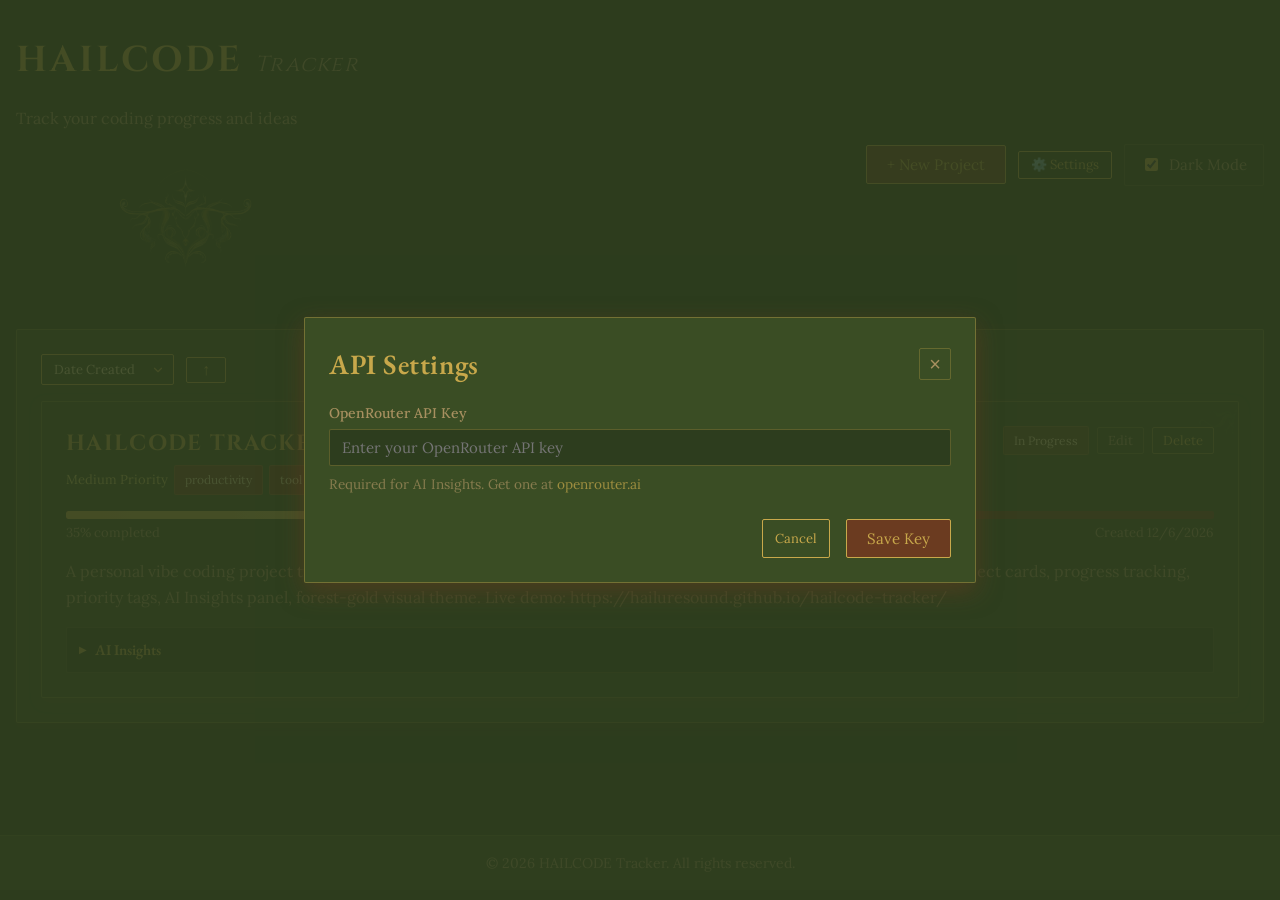
==== index.html @ 67efbec7 "Emblem repositioning, corner flair resize, progress bar light mode fix, delete button dark mode fix" ====
<!DOCTYPE html>
<html lang="en">
<head>
    <meta charset="UTF-8">
    <meta name="viewport" content="width=device-width, initial-scale=1.0">
    <title>HAILCODE Tracker</title>
    <link rel="preconnect" href="https://fonts.googleapis.com">
    <link rel="preconnect" href="https://fonts.gstatic.com" crossorigin>
    <link href="https://fonts.googleapis.com/css2?family=Cinzel:wght@400;600;700&family=EB+Garamond:ital,wght@0,400;0,600;0,700;1,400&family=Lora:ital,wght@0,400;0,500;0,600;1,400&display=swap" rel="stylesheet">
    <link rel="stylesheet" href="style.css">
</head>
<body class="dark">
    <div class="min-h-screen">
        <!-- Main Project Section -->
        <main class="max-w-7xl mx-auto px-4 py-8">
            <div class="header">
                <div>
                    <h1 class="header-title">HAILCODE <span class="header-sub">Tracker</span></h1>
                    <p>Track your coding progress and ideas</p>
                    <img src="assets/illustrations/flair4.png" alt="" class="header-emblem">
                </div>
                <div style="display:flex; align-items:center; gap:0.75rem; flex-wrap:wrap;">
                    <button id="addProjectBtn" class="btn btn-primary">
                        + New Project
                    </button>
                    <button id="settingsBtn" class="btn btn-sm">⚙️ Settings</button>
                    <label class="toggle-label">
                        <input type="checkbox" id="darkModeToggle" checked>
                        <span>Dark Mode</span>
                    </label>
                </div>
            </div>

            <div class="card">
                <div class="filter-bar">
                    <select id="sortField" class="sort-control">
                        <option value="date">Date Created</option>
                        <option value="progress">Completion %</option>
                        <option value="priority">Priority</option>
                        <option value="name">Alphabetical</option>
                        <option value="status">Status</option>
                    </select>
                    <button id="sortDirection" class="sort-toggle" aria-label="Toggle sort direction">↑</button>
                </div>

                <div id="projectsList" class="projects-grid"></div>
            </div>
        </main>

        <!-- Project Modal -->
        <div id="projectModal" class="hidden modal-overlay">
            <div class="modal-content">
                <div class="modal-header">
                    <h2>Add / Edit Project</h2>
                    <button type="button" id="closeModalBtn" class="modal-close" aria-label="Close">&times;</button>
                </div>
                <form id="projectForm">
                    <div class="space-y-4">
                        <input type="hidden" id="projectId">
                        <div class="form-group">
                            <label for="projectName">Project Name</label>
                            <input type="text" id="projectName" required class="form-control">
                        </div>
                        <div class="form-group">
                            <label for="projectProgress">Completion Status (%)</label>
                            <input type="number" id="projectProgress" min="0" max="100" class="form-control">
                        </div>
                        <div class="form-group">
                            <label for="projectDescription">Description</label>
                            <textarea id="projectDescription" rows="3" class="form-control"></textarea>
                        </div>
                        <div class="form-group">
                            <label for="projectPriority">Priority</label>
                            <select id="projectPriority" class="form-control">
                                <option value="low">Low</option>
                                <option value="medium" selected>Medium</option>
                                <option value="high">High</option>
                            </select>
                        </div>
                        <div class="form-group">
                            <label for="projectTags">Tags (comma separated)</label>
                            <input type="text" id="projectTags" class="form-control">
                        </div>
                    </div>
                    <div class="modal-footer">
                        <button type="button" id="cancelBtn" class="btn btn-sm">Cancel</button>
                        <button type="submit" class="btn btn-primary">Save Project</button>
                    </div>
                </form>
            </div>
        </div>

        <!-- Settings Modal -->
        <div id="settingsModal" class="hidden modal-overlay">
            <div class="modal-content">
                <div class="modal-header">
                    <h2>API Settings</h2>
                    <button type="button" id="closeSettingsBtn" class="modal-close" aria-label="Close">&times;</button>
                </div>
                <form id="settingsForm">
                    <div class="space-y-4">
                        <div class="form-group">
                            <label for="apiKey">OpenRouter API Key</label>
                            <input type="password" id="apiKey" class="form-control" placeholder="Enter your OpenRouter API key">
                            <p style="font-size: 0.85rem; margin-top: 0.5rem; opacity: 0.7;">Required for AI Insights. Get one at <a href="https://openrouter.ai" target="_blank" style="color: #c8a84b;">openrouter.ai</a></p>
                        </div>
                    </div>
                    <div class="modal-footer">
                        <button type="button" id="cancelSettingsBtn" class="btn btn-sm">Cancel</button>
                        <button type="submit" class="btn btn-primary">Save Key</button>
                    </div>
                </form>
            </div>
        </div>

        <footer class="footer">
            <div class="max-w-7xl mx-auto py-4 px-4 text-center">
                <p>&copy; 2026 HAILCODE Tracker. All rights reserved.</p>
            </div>
        </footer>
    </div>

    <script src="app.js"></script>
</body>
</html>
---- style.css ----
/* ===== HAILCODE Visual Style ===== */
/* Ancient forest, warm gold, dark parchment aesthetic */

/* --- Custom Properties --- */
:root {
  --bg-dark: #2d3d1e;
  --surface: #3a4d24;
  --primary: #c8a84b;
  --secondary: #cfc061;
  --tertiary: #6b3b20;
  --text-primary: #e8d9a0;
  --text-secondary: #a89060;
}

/* Light mode overrides */
body:not(.dark) {
  --bg-dark: #f5f0e0;
  --surface: #faf5e9;
  --primary: #6b3b20;
  --secondary: #4e5832;
  --tertiary: #c8a84b;
  --text-primary: #2d3d1e;
  --text-secondary: #3a4d24;
}

/* --- Base & Typography --- */
* {
  box-sizing: border-box;
}

body {
  margin: 0;
  font-family: 'Lora', Georgia, 'Times New Roman', serif;
  background: var(--bg-dark);
  color: var(--text-primary);
  line-height: 1.6;
  transition: background 0.3s, color 0.3s;
}

body.dark {
  background: #2d3d1e;
  color: #e8d9a0;
}

h1, h2, h3, h4, h5, h6 {
  font-family: 'EB Garamond', Georgia, serif;
  font-weight: 600;
  letter-spacing: 0.02em;
  color: var(--primary);
}

h1 { font-size: 2.25rem; }
h2 { font-size: 1.75rem; }
h3 { font-size: 1.375rem; }
h4 { font-size: 1.125rem; }

/* --- Cinzel headings (roman inscription quality) --- */
.header-title,
.card-title {
  font-family: 'Cinzel', Georgia, serif;
  font-weight: 700;
  letter-spacing: 0.06em;
  text-transform: uppercase;
}

p {
  color: var(--text-secondary);
}

a {
  color: var(--primary);
  text-decoration: none;
  transition: color 0.2s;
}
a:hover {
  color: var(--secondary);
}

/* --- Utilities --- */
.min-h-screen { min-height: 100vh; }
.max-w-7xl { max-width: 80rem; }
.mx-auto { margin-left: auto; margin-right: auto; }
.px-4 { padding-left: 1rem; padding-right: 1rem; }
.py-8 { padding-top: 2rem; padding-bottom: 2rem; }
.py-4 { padding-top: 1rem; padding-bottom: 1rem; }
.py-2 { padding-top: 0.5rem; padding-bottom: 0.5rem; }
.p-4 { padding: 1rem; }
.p-6 { padding: 1.5rem; }
.p-3 { padding: 0.75rem; }
.mb-8 { margin-bottom: 2rem; }
.mb-6 { margin-bottom: 1.5rem; }
.mb-4 { margin-bottom: 1rem; }
.mb-2 { margin-bottom: 0.5rem; }
.mt-1 { margin-top: 0.25rem; }
.mt-6 { margin-top: 1.5rem; }
.mt-20 { margin-top: 5rem; }
.mr-2 { margin-right: 0.5rem; }
.space-y-4 > * + * { margin-top: 1rem; }
.space-x-4 > * + * { margin-left: 1rem; }
.space-x-2 > * + * { margin-left: 0.5rem; }
.flex { display: flex; }
.flex-wrap { flex-wrap: wrap; }
.flex-col { flex-direction: column; }
.items-center { align-items: center; }
.items-start { align-items: flex-start; }
.justify-between { justify-content: space-between; }
.justify-end { justify-content: flex-end; }
.gap-2 { gap: 0.5rem; }
.gap-4 { gap: 1rem; }
.gap-6 { gap: 1.5rem; }
.grid { display: grid; }
.grid-cols-1 { grid-template-columns: repeat(1, 1fr); }
.text-center { text-align: center; }
.text-sm { font-size: 0.875rem; }
.text-xs { font-size: 0.75rem; }
.text-xl { font-size: 1.25rem; }
.font-semibold { font-weight: 600; }
.font-bold { font-weight: 700; }
.hidden { display: none !important; }
.relative { position: relative; }
.w-full { width: 100%; }
.block { display: block; }
.overflow-hidden { overflow: hidden; }

/* --- Scrollbar --- */
::-webkit-scrollbar {
  width: 8px;
}
::-webkit-scrollbar-track {
  background: var(--bg-dark);
}
::-webkit-scrollbar-thumb {
  background: rgba(200, 168, 75, 0.3);
  border-radius: 4px;
}
::-webkit-scrollbar-thumb:hover {
  background: rgba(200, 168, 75, 0.5);
}

/* --- Header / Top Bar --- */
.header {
  display: flex;
  justify-content: space-between;
  align-items: center;
  margin-bottom: 2rem;
  flex-wrap: wrap;
  gap: 1rem;
}

.header h1 {
  margin: 0;
}

.header-title {
  font-family: 'Cinzel', Georgia, serif;
  font-weight: 700;
  letter-spacing: 0.08em;
  text-transform: uppercase;
  font-size: 2.25rem;
}

.header-sub {
  font-family: 'Cinzel', Georgia, serif;
  font-weight: 400;
  font-style: italic;
  color: var(--text-secondary);
  font-size: 0.6em;
  letter-spacing: 0.06em;
  text-transform: none;
}

/* --- Buttons --- */
.btn {
  font-family: 'Lora', Georgia, serif;
  font-size: 0.9375rem;
  padding: 0.5rem 1.25rem;
  border: 1px solid var(--primary);
  background: transparent;
  color: var(--primary);
  border-radius: 2px;
  cursor: pointer;
  transition: all 0.3s ease;
  line-height: 1.4;
}

.btn:hover {
  background: var(--primary);
  color: var(--bg-dark);
  box-shadow: 0 0 10px rgba(207, 192, 97, 0.5), 0 0 20px rgba(207, 192, 97, 0.2);
}

.btn-primary {
  background: var(--tertiary);
  border-color: var(--primary);
  color: var(--primary);
}

.btn-primary:hover {
  background: var(--primary);
  color: var(--bg-dark);
}

.btn-sm {
  padding: 0.25rem 0.75rem;
  font-size: 0.8125rem;
}

/* --- Cards & Surfaces --- */
.card {
  background: var(--surface);
  border: 1px solid rgba(200, 168, 75, 0.3);
  border-radius: 2px;
  padding: 1.5rem;
  box-shadow: 0 4px 12px rgba(107, 59, 32, 0.3);
  transition: all 0.3s ease;
}

/* --- Project Card --- */
.project-card {
  background: var(--surface);
  border: 1px solid rgba(200, 168, 75, 0.3);
  border-radius: 2px;
  padding: 1.5rem;
  box-shadow: 0 4px 12px rgba(107, 59, 32, 0.3);
  transition: all 0.3s ease;
}

.project-card:hover {
  transform: translateY(-4px);
  box-shadow: 0 0 10px rgba(207, 192, 97, 0.4), 0 8px 20px rgba(107, 59, 32, 0.4);
  border-color: rgba(200, 168, 75, 0.6);
}

.project-card-header {
  display: flex;
  justify-content: space-between;
  align-items: flex-start;
  margin-bottom: 1rem;
  gap: 1rem;
}

.project-card-header h3 {
  margin: 0 0 0.25rem;
}

.project-card-meta {
  display: flex;
  flex-wrap: wrap;
  gap: 0.375rem;
  align-items: center;
}

.project-card-actions {
  display: flex;
  gap: 0.5rem;
  flex-shrink: 0;
  align-items: center;
}

/* --- Progress Bar --- */
.progress-bar {
  height: 8px;
  background: var(--tertiary);
  border-radius: 2px;
  overflow: hidden;
  margin-bottom: 0.25rem;
}

/* Light mode: filled track darker, empty track lighter */
body:not(.dark) .progress-bar {
  background: #d4ccc0;
}

.progress-fill {
  height: 100%;
  border-radius: 2px;
  background: linear-gradient(90deg, var(--primary), var(--secondary));
  transition: width 0.5s ease;
}

.progress-label {
  display: flex;
  justify-content: space-between;
  font-size: 0.8125rem;
  color: var(--text-secondary);
}

/* --- Priority Indicators --- */
.priority-low {
  color: #a89060;
  font-size: 0.8125rem;
}

.priority-medium {
  color: var(--secondary);
  font-size: 0.8125rem;
}

.priority-high {
  color: var(--primary);
  font-size: 0.8125rem;
}

/* --- Status Badges --- */
.badge {
  display: inline-block;
  padding: 0.25rem 0.625rem;
  font-size: 0.75rem;
  font-family: 'Lora', Georgia, serif;
  background: var(--tertiary);
  color: #e8d9a0; /* Forced parchment color for contrast */
  border-radius: 2px;
  border: 1px solid rgba(200, 168, 75, 0.2);
  white-space: nowrap;
}

.badge-on-track {
  background: #3a5a24;
  color: #e8d9a0; /* Forced parchment color for contrast */
  border-color: rgba(200, 168, 75, 0.2);
}

.badge-in-progress {
  background: #5a4a24;
  color: #e8d9a0; /* Forced parchment color for contrast */
  border-color: rgba(200, 168, 75, 0.2);
}

.badge-needs-attention {
  background: #6b3b20;
  color: #e8d9a0; /* Forced parchment color for contrast */
  border-color: rgba(200, 168, 75, 0.3);
}

/* --- Tags --- */
.tag {
  display: inline-block;
  padding: 0.25rem 0.625rem;
  font-size: 0.75rem;
  font-family: 'Lora', Georgia, serif;
  background: var(--tertiary);
  color: var(--text-primary);
  border-radius: 2px;
  border: 1px solid rgba(200, 168, 75, 0.2);
  white-space: nowrap;
}

/* --- Interactive Elements (gold glow hover) --- */
.project-card:hover,
.btn:hover,
.interactive-item:hover {
  box-shadow: 0 0 10px rgba(207, 192, 97, 0.4), 0 0 20px rgba(207, 192, 97, 0.15);
  border-color: rgba(200, 168, 75, 0.6);
}

/* --- Modal --- */
.modal-overlay {
  position: fixed;
  inset: 0;
  background: rgba(45, 61, 30, 0.85);
  display: flex;
  align-items: center;
  justify-content: center;
  padding: 1rem;
  z-index: 9999;
  overflow-y: auto;
}

.modal-content {
  background: var(--surface);
  border: 1px solid rgba(200, 168, 75, 0.4);
  border-radius: 2px;
  width: 100%;
  max-width: 42rem;
  max-height: 90vh;
  overflow-y: auto;
  padding: 1.5rem;
  box-shadow: 0 8px 24px rgba(107, 59, 32, 0.5);
}

.modal-header {
  display: flex;
  justify-content: space-between;
  align-items: center;
  margin-bottom: 1rem;
}

.modal-header h2 {
  margin: 0;
}

.modal-close {
  background: none;
  border: 1px solid rgba(200, 168, 75, 0.3);
  color: var(--text-secondary);
  font-size: 1.25rem;
  width: 2rem;
  height: 2rem;
  display: flex;
  align-items: center;
  justify-content: center;
  border-radius: 2px;
  cursor: pointer;
  transition: all 0.2s;
  padding: 0;
  line-height: 1;
}

.modal-close:hover {
  color: var(--primary);
  border-color: var(--primary);
  box-shadow: 0 0 8px rgba(207, 192, 97, 0.3);
}

.form-group {
  margin-bottom: 1rem;
}

.form-group label {
  display: block;
  font-size: 0.875rem;
  font-weight: 500;
  color: var(--text-secondary);
  margin-bottom: 0.25rem;
}

.form-control {
  display: block;
  width: 100%;
  padding: 0.5rem 0.75rem;
  font-family: 'Lora', Georgia, serif;
  font-size: 0.9375rem;
  background: var(--bg-dark);
  color: var(--text-primary);
  border: 1px solid rgba(200, 168, 75, 0.3);
  border-radius: 2px;
  transition: border-color 0.2s, box-shadow 0.2s;
}

.form-control:focus {
  outline: none;
  border-color: var(--primary);
  box-shadow: 0 0 6px rgba(200, 168, 75, 0.3);
}

textarea.form-control {
  resize: vertical;
}

select.form-control {
  appearance: auto;
}

.modal-footer {
  display: flex;
  justify-content: flex-end;
  gap: 1rem;
  margin-top: 1.5rem;
}

/* --- AI Insights Panel --- */
.ai-insights {
  margin-top: 1rem;
}

.ai-insights-details {
  border: 1px solid rgba(200, 168, 75, 0.2);
  border-radius: 2px;
  background: var(--bg-dark);
  transition: border-color 0.2s;
}

.ai-insights-details[open] {
  border-color: rgba(200, 168, 75, 0.4);
}

.ai-insights-details summary {
  cursor: pointer;
  padding: 0.625rem 0.75rem;
  list-style: none;
  display: flex;
  align-items: center;
  user-select: none;
}

.ai-insights-details summary::-webkit-details-marker {
  display: none;
}

.ai-insights-details summary::before {
  content: '▶';
  font-size: 0.625rem;
  margin-right: 0.5rem;
  color: var(--primary);
  transition: transform 0.2s;
}

.ai-insights-details[open] summary::before {
  transform: rotate(90deg);
}

.ai-insights-header {
  font-family: 'EB Garamond', Georgia, serif;
  font-size: 0.9375rem;
  font-weight: 600;
  color: var(--primary);
}

.ai-insights-body {
  padding: 0 0.75rem 0.75rem;
}

.ai-insights-label {
  display: block;
  font-size: 0.75rem;
  color: var(--text-secondary);
  margin-bottom: 0.375rem;
}

.ai-insights-textarea {
  display: block;
  width: 100%;
  min-height: 80px;
  padding: 0.5rem;
  font-family: 'Lora', Georgia, serif;
  font-size: 0.8125rem;
  background: var(--surface);
  color: var(--text-primary);
  border: 1px solid rgba(200, 168, 75, 0.15);
  border-radius: 2px;
  resize: vertical;
  margin-bottom: 0.625rem;
  line-height: 1.5;
}

.ai-insights-textarea:focus {
  outline: none;
  border-color: var(--primary);
}

.ai-insights-body .btn {
  font-size: 0.8125rem;
  padding: 0.375rem 1rem;
}

/* --- Header Emblem --- */
.header-emblem {
  display: block;
  margin: 1rem auto 0;
  width: 150px;
  opacity: 0.5;
  pointer-events: none;
}

/* --- Corner Flair --- */
.project-card {
  position: relative;
}

.corner-flair {
  position: absolute;
  top: 0;
  right: 0;
  width: 40px;
  height: 40px;
  opacity: 0.15;
  pointer-events: none;
}

/* --- Footer --- */
.footer {
  margin-top: 5rem;
  background: var(--surface);
  border-top: 1px solid rgba(200, 168, 75, 0.15);
}

.footer p {
  color: var(--text-secondary);
  font-size: 0.875rem;
  margin: 0;
}

/* --- Filter / Sort button group --- */
.filter-bar {
  display: flex;
  flex-wrap: wrap;
  align-items: center;
  gap: 0.75rem;
  margin-bottom: 1rem;
}

.sort-control {
  font-family: 'Lora', Georgia, serif;
  font-size: 0.8125rem;
  padding: 0.375rem 2rem 0.375rem 0.75rem;
  background: var(--surface);
  color: var(--text-primary);
  border: 1px solid var(--primary);
  border-radius: 2px;
  cursor: pointer;
  appearance: none;
  background-image: url("data:image/svg+xml;charset=UTF-8,%3csvg xmlns='http://www.w3.org/2000/svg' viewBox='0 0 24 24' fill='none' stroke='%23c8a84b' stroke-width='2' stroke-linecap='round' stroke-linejoin='round'%3e%3cpolyline points='6 9 12 15 18 9'%3e%3c/polyline%3e%3c/svg%3e");
  background-repeat: no-repeat;
  background-position: right 0.5rem center;
  background-size: 0.85rem;
  min-width: 8rem;
  transition: border-color 0.2s, box-shadow 0.2s;
}

.sort-control:focus {
  outline: none;
  border-color: var(--primary);
  box-shadow: 0 0 6px rgba(200, 168, 75, 0.3);
}

.sort-toggle {
  font-family: 'Cinzel', Georgia, serif;
  font-size: 1rem;
  width: 2.5rem;
  padding: 0.25rem 0;
  background: var(--surface);
  color: var(--primary);
  border: 1px solid var(--primary);
  border-radius: 2px;
  cursor: pointer;
  transition: all 0.2s;
  line-height: 1;
}

.sort-toggle:hover {
  background: var(--primary);
  color: var(--bg-dark);
  box-shadow: 0 0 8px rgba(200, 168, 75, 0.3);
}

/* --- Checkbox Toggle --- */
.toggle-label {
  display: flex;
  align-items: center;
  gap: 0.5rem;
  padding: 0.5rem 1rem;
  background: var(--bg-dark);
  border: 1px solid rgba(200, 168, 75, 0.2);
  border-radius: 2px;
  cursor: pointer;
  transition: all 0.2s;
  color: var(--text-secondary);
  font-size: 0.9375rem;
  font-family: 'Lora', Georgia, serif;
}

.toggle-label:hover {
  border-color: var(--primary);
  color: var(--primary);
}

.toggle-label input[type="checkbox"] {
  accent-color: var(--primary);
}

/* --- Project Grid --- */
.projects-grid {
  display: grid;
  gap: 1.5rem;
}

/* --- Animations --- */
@keyframes fadeIn {
  from { opacity: 0; transform: translateY(12px); }
  to { opacity: 1; transform: translateY(0); }
}

.animate-fade-in {
  animation: fadeIn 0.6s ease-out forwards;
}

/* --- Editor/Edit & Delete button styles --- */
.action-link {
  font-family: 'Lora', Georgia, serif;
  font-size: 0.8125rem;
  background: none;
  border: 1px solid rgba(200, 168, 75, 0.3);
  color: var(--text-secondary);
  padding: 0.25rem 0.625rem;
  border-radius: 2px;
  cursor: pointer;
  transition: all 0.2s;
}

.action-link:hover {
  border-color: var(--primary);
  color: var(--primary);
  box-shadow: 0 0 8px rgba(207, 192, 97, 0.3);
}

.action-link-danger {
  border-color: rgba(107, 59, 32, 0.5);
  color: var(--tertiary);
}

/* Light mode: dark brown for contrast */
body:not(.dark) .action-link-danger {
  color: #6b3b20;
}

/* Dark mode: visible gold/amber for contrast against dark card */
body.dark .action-link-danger {
  color: #c8a84b;
  border-color: rgba(200, 168, 75, 0.5);
}

.action-link-danger:hover {
  border-color: #8b3b20;
  color: #8b3b20;
  box-shadow: 0 0 8px rgba(107, 59, 32, 0.4);
}

body.dark .action-link-danger:hover {
  color: #e8d9a0;
  border-color: #c8a84b;
  box-shadow: 0 0 8px rgba(200, 168, 75, 0.4);
}

/* === Responsive === */
@media (max-width: 640px) {
  .header {
    flex-direction: column;
    align-items: stretch;
  }
  .header > div:last-child {
    display: flex;
    flex-wrap: wrap;
    gap: 0.75rem;
  }
  .project-card-header {
    flex-direction: column;
  }
  .project-card-actions {
    margin-top: 0.5rem;
    align-self: flex-start;
  }
  .modal-content {
    margin: 1rem;
  }
  .filter-bar {
    flex-direction: column;
  }
}
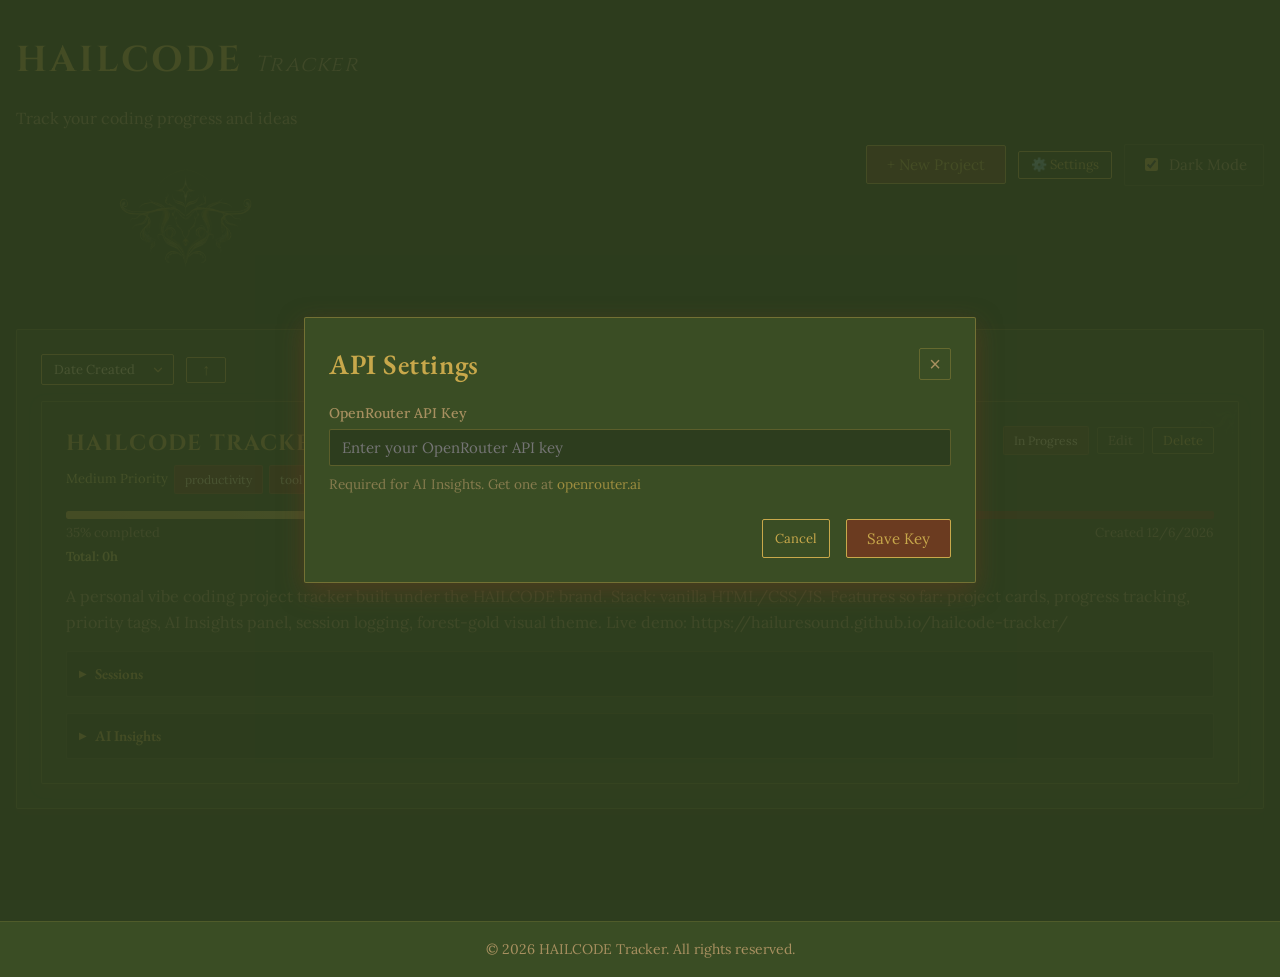
==== commit 1192ce6b: "Add session logging: timeline, total time counter, modal with date/duration/notes" ====
--- a/index.html
+++ b/index.html
@@ -113,7 +113,39 @@
             </div>
         </div>
 
+        <!-- Session Logging Modal -->
+        <div id="sessionModal" class="hidden modal-overlay">
+            <div class="modal-content">
+                <div class="modal-header">
+                    <h2>Log Session</h2>
+                    <button type="button" id="closeSessionBtn" class="modal-close" aria-label="Close">&times;</button>
+                </div>
+                <form id="sessionForm">
+                    <input type="hidden" id="sessionProjectId">
+                    <div class="space-y-4">
+                        <div class="form-group">
+                            <label for="sessionDate">Date</label>
+                            <input type="date" id="sessionDate" required class="form-control">
+                        </div>
+                        <div class="form-group">
+                            <label for="sessionDuration">Duration (minutes)</label>
+                            <input type="number" id="sessionDuration" min="1" required class="form-control">
+                        </div>
+                        <div class="form-group">
+                            <label for="sessionNotes">Notes</label>
+                            <textarea id="sessionNotes" rows="3" class="form-control" placeholder="What did you work on?"></textarea>
+                        </div>
+                    </div>
+                    <div class="modal-footer">
+                        <button type="button" id="cancelSessionBtn" class="btn btn-sm">Cancel</button>
+                        <button type="submit" class="btn btn-primary">Save Session</button>
+                    </div>
+                </form>
+            </div>
+        </div>
+
         <footer class="footer">
+</replace_in_file>
             <div class="max-w-7xl mx-auto py-4 px-4 text-center">
                 <p>&copy; 2026 HAILCODE Tracker. All rights reserved.</p>
             </div>
--- a/style.css
+++ b/style.css
@@ -721,6 +721,113 @@
   box-shadow: 0 0 8px rgba(200, 168, 75, 0.4);
 }
 
+/* --- Session Timeline --- */
+.session-total {
+  font-size: 0.8125rem;
+  color: var(--secondary);
+  margin-top: 0.25rem;
+  font-weight: 600;
+}
+
+.session-section {
+  margin-top: 1rem;
+}
+
+.session-details {
+  border: 1px solid rgba(200, 168, 75, 0.2);
+  border-radius: 2px;
+  background: var(--bg-dark);
+  transition: border-color 0.2s;
+}
+
+.session-details[open] {
+  border-color: rgba(200, 168, 75, 0.4);
+}
+
+.session-details summary {
+  cursor: pointer;
+  padding: 0.625rem 0.75rem;
+  list-style: none;
+  display: flex;
+  align-items: center;
+  user-select: none;
+}
+
+.session-details summary::-webkit-details-marker {
+  display: none;
+}
+
+.session-details summary::before {
+  content: '▶';
+  font-size: 0.625rem;
+  margin-right: 0.5rem;
+  color: var(--primary);
+  transition: transform 0.2s;
+}
+
+.session-details[open] summary::before {
+  transform: rotate(90deg);
+}
+
+.session-header {
+  font-family: 'EB Garamond', Georgia, serif;
+  font-size: 0.9375rem;
+  font-weight: 600;
+  color: var(--primary);
+}
+
+.session-body {
+  padding: 0 0.75rem 0.75rem;
+}
+
+.session-list {
+  list-style: none;
+  margin: 0;
+  padding: 0;
+}
+
+.session-item {
+  padding: 0.625rem 0;
+  border-bottom: 1px solid rgba(200, 168, 75, 0.1);
+}
+
+.session-item:last-child {
+  border-bottom: none;
+}
+
+.session-item-header {
+  display: flex;
+  justify-content: space-between;
+  align-items: baseline;
+  gap: 0.75rem;
+}
+
+.session-item-date {
+  font-family: 'EB Garamond', Georgia, serif;
+  font-size: 0.875rem;
+  font-weight: 600;
+  color: var(--primary);
+}
+
+.session-item-duration {
+  font-size: 0.8125rem;
+  color: var(--text-secondary);
+  white-space: nowrap;
+}
+
+.session-item-notes {
+  font-size: 0.8125rem;
+  color: var(--text-secondary);
+  margin-top: 0.25rem;
+  line-height: 1.4;
+}
+
+.session-empty {
+  font-size: 0.8125rem;
+  color: var(--text-secondary);
+  font-style: italic;
+}
+
 /* === Responsive === */
 @media (max-width: 640px) {
   .header {
@@ -745,4 +852,4 @@
   .filter-bar {
     flex-direction: column;
   }
-}+}
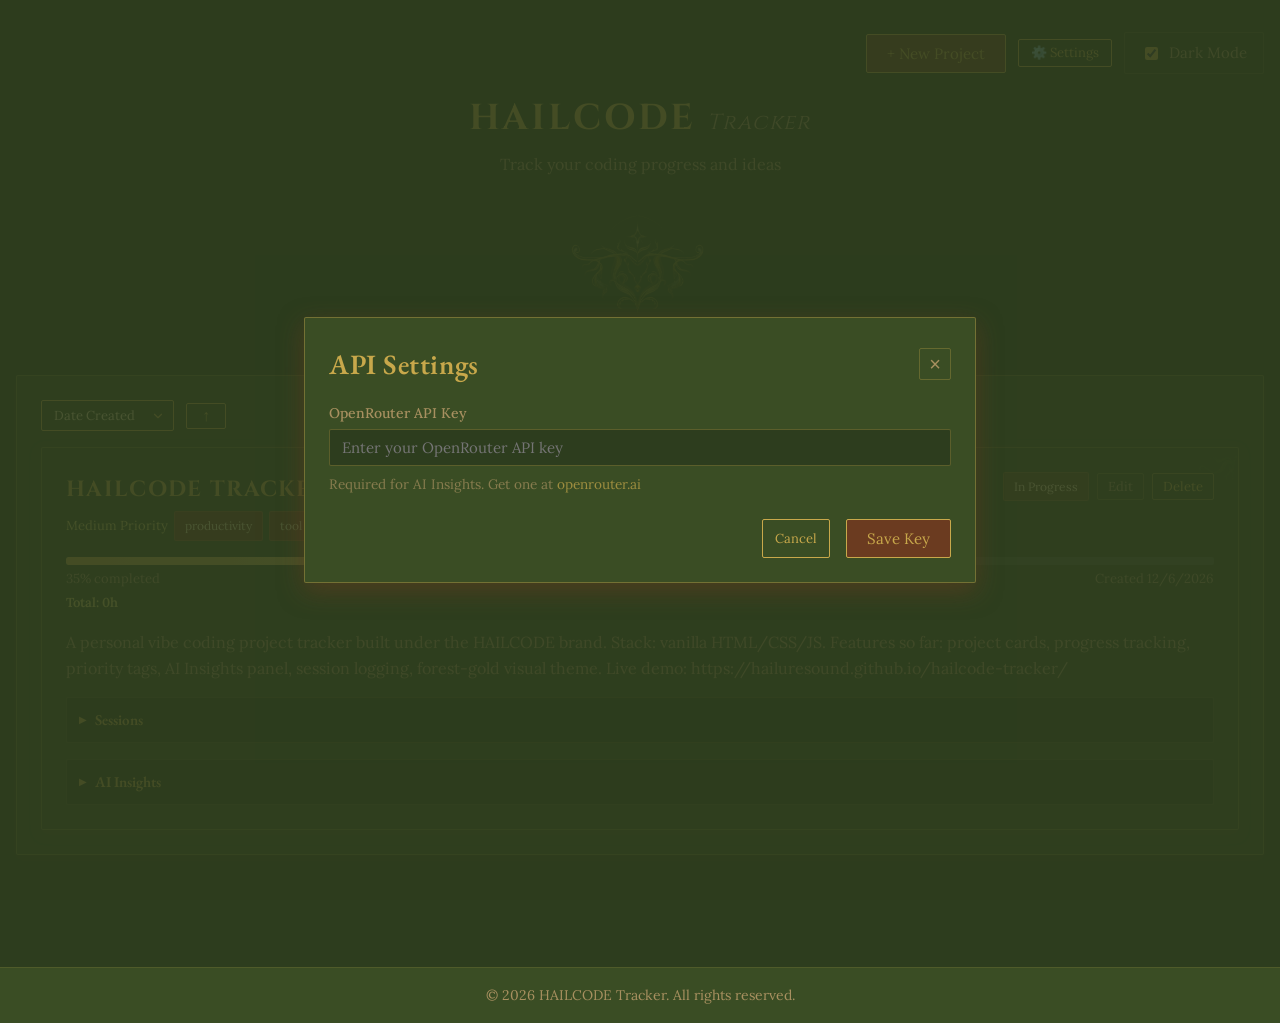
==== commit c1206d42: "Restructure header: centered title/subtitle/emblem, right-aligned buttons. Fix dark mode progress ba" ====
--- a/index.html
+++ b/index.html
@@ -14,12 +14,7 @@
         <!-- Main Project Section -->
         <main class="max-w-7xl mx-auto px-4 py-8">
             <div class="header">
-                <div>
-                    <h1 class="header-title">HAILCODE <span class="header-sub">Tracker</span></h1>
-                    <p>Track your coding progress and ideas</p>
-                    <img src="assets/illustrations/flair4.png" alt="" class="header-emblem">
-                </div>
-                <div style="display:flex; align-items:center; gap:0.75rem; flex-wrap:wrap;">
+                <div class="header-buttons">
                     <button id="addProjectBtn" class="btn btn-primary">
                         + New Project
                     </button>
@@ -28,6 +23,11 @@
                         <input type="checkbox" id="darkModeToggle" checked>
                         <span>Dark Mode</span>
                     </label>
+                </div>
+                <div class="header-center">
+                    <h1 class="header-title">HAILCODE <span class="header-sub">Tracker</span></h1>
+                    <p>Track your coding progress and ideas</p>
+                    <img src="assets/illustrations/flair4.png" alt="" class="header-emblem">
                 </div>
             </div>
 
--- a/style.css
+++ b/style.css
@@ -139,16 +139,30 @@
 
 /* --- Header / Top Bar --- */
 .header {
-  display: flex;
-  justify-content: space-between;
-  align-items: center;
+  position: relative;
   margin-bottom: 2rem;
+}
+
+.header-buttons {
+  display: flex;
+  align-items: center;
+  gap: 0.75rem;
   flex-wrap: wrap;
-  gap: 1rem;
-}
-
-.header h1 {
+  justify-content: flex-end;
+  margin-bottom: 1rem;
+}
+
+.header-center {
+  text-align: center;
+}
+
+.header-center h1 {
   margin: 0;
+}
+
+.header-center p {
+  margin: 0.25rem 0 0;
+  text-align: center;
 }
 
 .header-title {
@@ -266,9 +280,13 @@
   margin-bottom: 0.25rem;
 }
 
-/* Light mode: filled track darker, empty track lighter */
+/* Light mode: empty track lighter, dark mode: subtle muted track */
 body:not(.dark) .progress-bar {
   background: #d4ccc0;
+}
+
+body.dark .progress-bar {
+  background: rgba(255, 255, 255, 0.1);
 }
 
 .progress-fill {
@@ -830,14 +848,8 @@
 
 /* === Responsive === */
 @media (max-width: 640px) {
-  .header {
-    flex-direction: column;
-    align-items: stretch;
-  }
-  .header > div:last-child {
-    display: flex;
-    flex-wrap: wrap;
-    gap: 0.75rem;
+  .header-buttons {
+    justify-content: center;
   }
   .project-card-header {
     flex-direction: column;
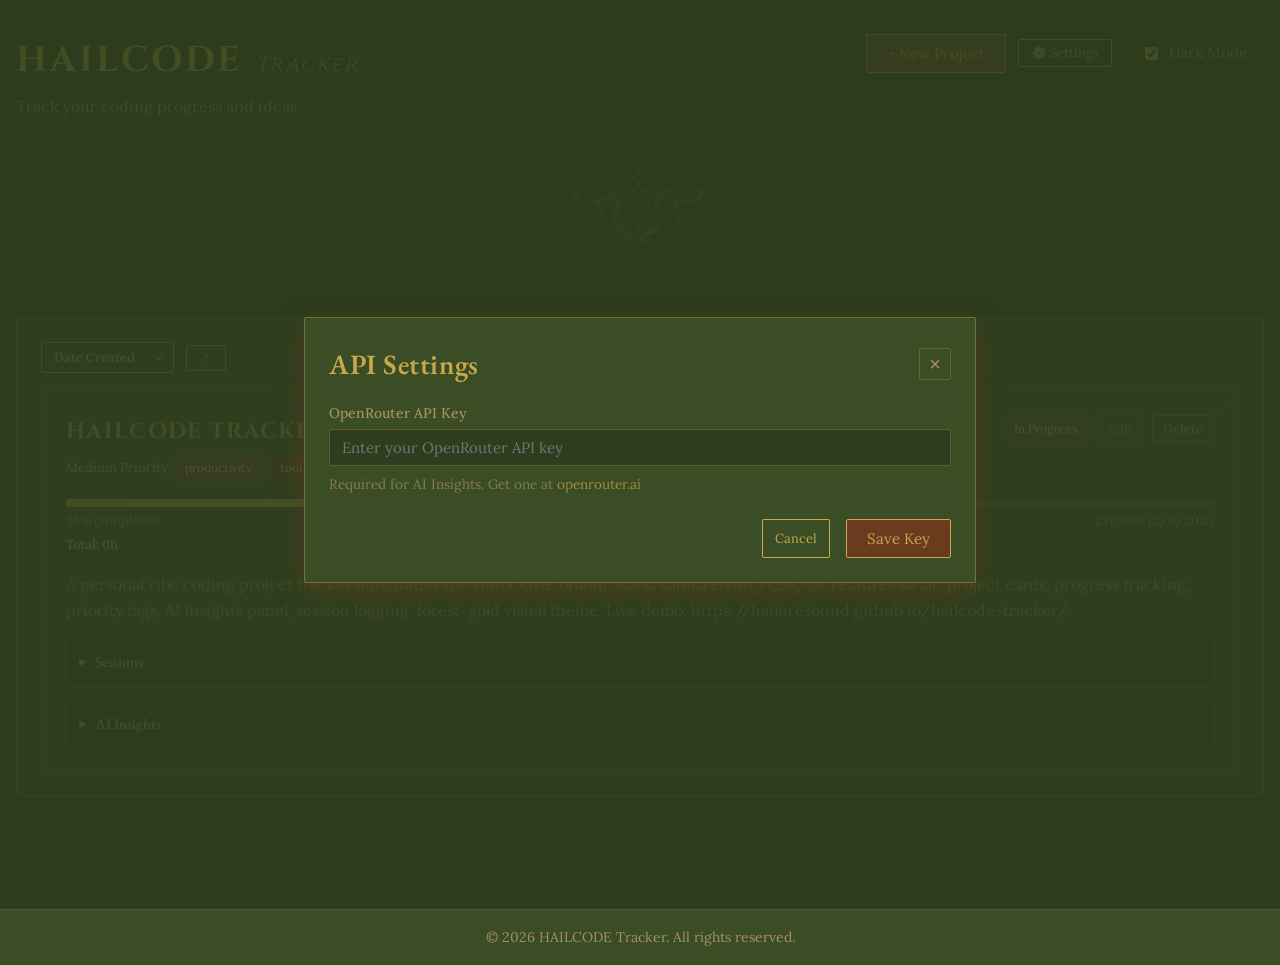
==== commit d59925d9: "Fix header layout: two-row structure with title+buttons in flex row, emblem in separate centered ful" ====
--- a/index.html
+++ b/index.html
@@ -14,19 +14,23 @@
         <!-- Main Project Section -->
         <main class="max-w-7xl mx-auto px-4 py-8">
             <div class="header">
-                <div class="header-buttons">
-                    <button id="addProjectBtn" class="btn btn-primary">
-                        + New Project
-                    </button>
-                    <button id="settingsBtn" class="btn btn-sm">⚙️ Settings</button>
-                    <label class="toggle-label">
-                        <input type="checkbox" id="darkModeToggle" checked>
-                        <span>Dark Mode</span>
-                    </label>
+                <div class="header-row">
+                    <div>
+                        <h1 class="header-title">HAILCODE <span class="header-sub">Tracker</span></h1>
+                        <p>Track your coding progress and ideas</p>
+                    </div>
+                    <div class="header-buttons">
+                        <button id="addProjectBtn" class="btn btn-primary">
+                            + New Project
+                        </button>
+                        <button id="settingsBtn" class="btn btn-sm">⚙️ Settings</button>
+                        <label class="toggle-label">
+                            <input type="checkbox" id="darkModeToggle" checked>
+                            <span>Dark Mode</span>
+                        </label>
+                    </div>
                 </div>
-                <div class="header-center">
-                    <h1 class="header-title">HAILCODE <span class="header-sub">Tracker</span></h1>
-                    <p>Track your coding progress and ideas</p>
+                <div class="header-emblem-row">
                     <img src="assets/illustrations/flair4.png" alt="" class="header-emblem">
                 </div>
             </div>
--- a/style.css
+++ b/style.css
@@ -139,8 +139,23 @@
 
 /* --- Header / Top Bar --- */
 .header {
-  position: relative;
   margin-bottom: 2rem;
+}
+
+.header-row {
+  display: flex;
+  justify-content: space-between;
+  align-items: flex-start;
+  flex-wrap: wrap;
+  gap: 1rem;
+}
+
+.header-row h1 {
+  margin: 0;
+}
+
+.header-row p {
+  margin: 0.25rem 0 0;
 }
 
 .header-buttons {
@@ -148,21 +163,13 @@
   align-items: center;
   gap: 0.75rem;
   flex-wrap: wrap;
-  justify-content: flex-end;
-  margin-bottom: 1rem;
-}
-
-.header-center {
+  flex-shrink: 0;
+}
+
+.header-emblem-row {
   text-align: center;
-}
-
-.header-center h1 {
-  margin: 0;
-}
-
-.header-center p {
-  margin: 0.25rem 0 0;
-  text-align: center;
+  width: 100%;
+  margin-top: 1rem;
 }
 
 .header-title {
@@ -564,7 +571,7 @@
 /* --- Header Emblem --- */
 .header-emblem {
   display: block;
-  margin: 1rem auto 0;
+  margin: 0 auto;
   width: 150px;
   opacity: 0.5;
   pointer-events: none;
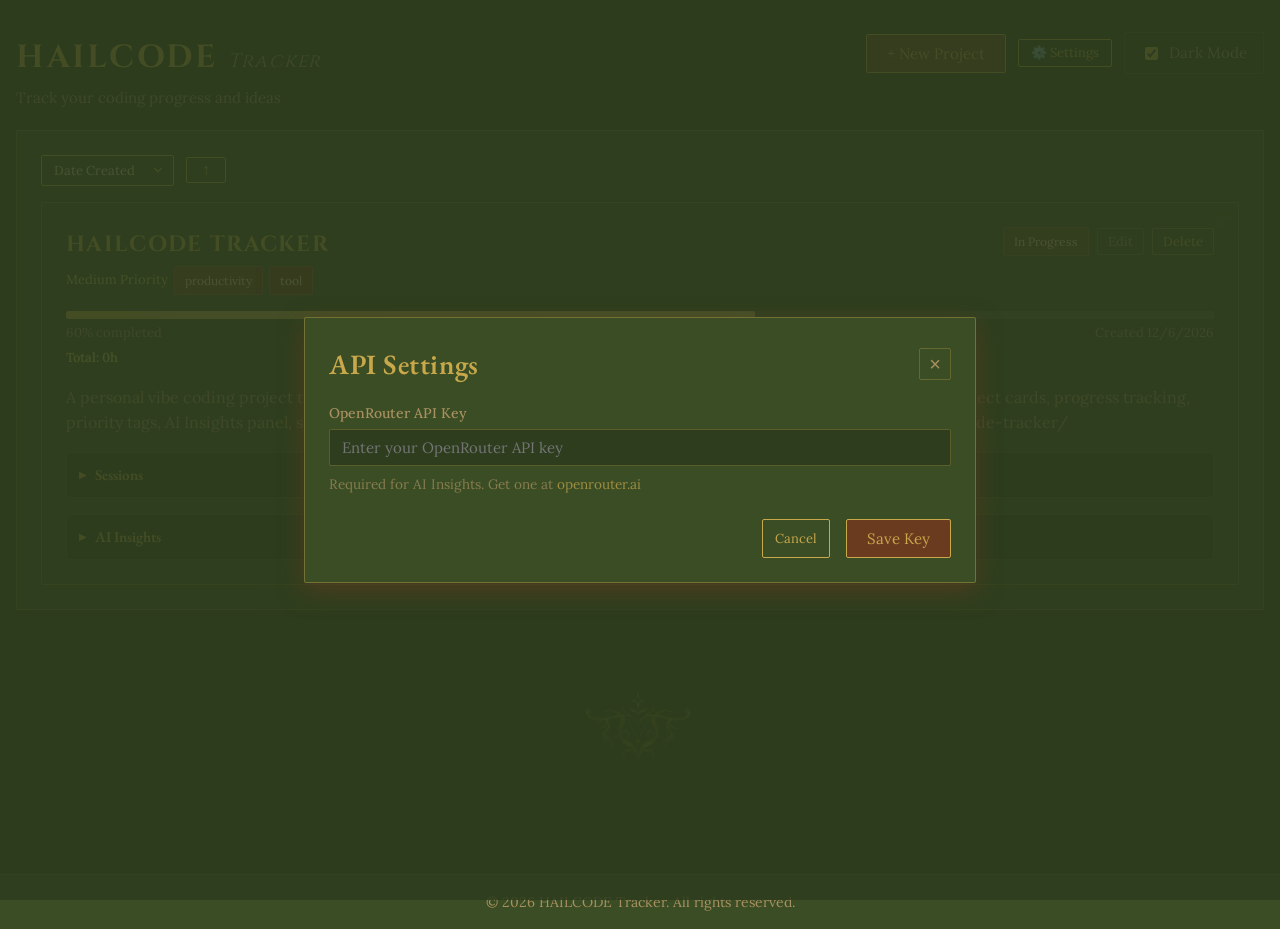
==== commit 5e7df11a: "Refine footer emblem styling and bump tracker progress to 60% - Resize footer emblem: 130px -> 120px" ====
--- a/index.html
+++ b/index.html
@@ -29,9 +29,6 @@
                             <span>Dark Mode</span>
                         </label>
                     </div>
-                </div>
-                <div class="header-emblem-row">
-                    <img src="assets/illustrations/flair4.png" alt="" class="header-emblem">
                 </div>
             </div>
 
@@ -80,6 +77,10 @@
                                 <option value="medium" selected>Medium</option>
                                 <option value="high">High</option>
                             </select>
+                        </div>
+                        <div class="form-group">
+                            <label for="projectDueDate">Due Date</label>
+                            <input type="date" id="projectDueDate" class="form-control">
                         </div>
                         <div class="form-group">
                             <label for="projectTags">Tags (comma separated)</label>
@@ -148,8 +149,11 @@
             </div>
         </div>
 
+        <div class="footer-emblem">
+            <img src="assets/illustrations/flair4.png" alt="HAILCODE emblem">
+        </div>
+
         <footer class="footer">
-</replace_in_file>
             <div class="max-w-7xl mx-auto py-4 px-4 text-center">
                 <p>&copy; 2026 HAILCODE Tracker. All rights reserved.</p>
             </div>
--- a/style.css
+++ b/style.css
@@ -139,7 +139,7 @@
 
 /* --- Header / Top Bar --- */
 .header {
-  margin-bottom: 2rem;
+  margin-bottom: 1.25rem;
 }
 
 .header-row {
@@ -147,7 +147,7 @@
   justify-content: space-between;
   align-items: flex-start;
   flex-wrap: wrap;
-  gap: 1rem;
+  gap: 0.75rem;
 }
 
 .header-row h1 {
@@ -155,7 +155,8 @@
 }
 
 .header-row p {
-  margin: 0.25rem 0 0;
+  margin: 0.15rem 0 0;
+  font-size: 0.9375rem;
 }
 
 .header-buttons {
@@ -164,12 +165,6 @@
   gap: 0.75rem;
   flex-wrap: wrap;
   flex-shrink: 0;
-}
-
-.header-emblem-row {
-  text-align: center;
-  width: 100%;
-  margin-top: 1rem;
 }
 
 .header-title {
@@ -177,7 +172,7 @@
   font-weight: 700;
   letter-spacing: 0.08em;
   text-transform: uppercase;
-  font-size: 2.25rem;
+  font-size: 2rem;
 }
 
 .header-sub {
@@ -568,13 +563,21 @@
   padding: 0.375rem 1rem;
 }
 
-/* --- Header Emblem --- */
-.header-emblem {
+/* --- Footer Emblem --- */
+.footer-emblem {
+  display: flex;
+  justify-content: center;
+  align-items: center;
+  padding: 1.5rem 0 0.5rem;
+}
+
+.footer-emblem img {
   display: block;
-  margin: 0 auto;
-  width: 150px;
-  opacity: 0.5;
+  width: 120px;
+  height: auto;
   pointer-events: none;
+  opacity: 0.6;
+  transition: opacity 0.3s ease;
 }
 
 /* --- Corner Flair --- */
@@ -744,6 +747,65 @@
   color: #e8d9a0;
   border-color: #c8a84b;
   box-shadow: 0 0 8px rgba(200, 168, 75, 0.4);
+}
+
+/* --- Deadline Indicators --- */
+.deadline-row {
+  display: flex;
+  align-items: center;
+  gap: 0.375rem;
+  margin-top: 0.375rem;
+  font-size: 0.8125rem;
+  padding: 0.25rem 0.5rem;
+  border-radius: 2px;
+  border: 1px solid transparent;
+}
+
+.deadline-icon {
+  font-size: 0.75rem;
+  flex-shrink: 0;
+}
+
+.deadline-text {
+  font-family: 'Lora', Georgia, serif;
+  font-weight: 500;
+}
+
+.deadline-overdue {
+  color: #e8a060;
+  border-color: rgba(232, 160, 96, 0.3);
+  background: rgba(232, 160, 96, 0.08);
+}
+
+.deadline-soon {
+  color: var(--secondary);
+  border-color: rgba(207, 192, 97, 0.3);
+  background: rgba(207, 192, 97, 0.08);
+}
+
+.deadline-future {
+  color: var(--text-secondary);
+  border-color: rgba(200, 168, 75, 0.15);
+  background: rgba(200, 168, 75, 0.04);
+}
+
+/* Light mode overrides for deadline indicators */
+body:not(.dark) .deadline-overdue {
+  color: #8b3b20;
+  border-color: rgba(139, 59, 32, 0.3);
+  background: rgba(139, 59, 32, 0.06);
+}
+
+body:not(.dark) .deadline-soon {
+  color: #6b5a20;
+  border-color: rgba(107, 90, 32, 0.3);
+  background: rgba(107, 90, 32, 0.06);
+}
+
+body:not(.dark) .deadline-future {
+  color: #3a4d24;
+  border-color: rgba(58, 77, 36, 0.15);
+  background: rgba(58, 77, 36, 0.04);
 }
 
 /* --- Session Timeline --- */
@@ -872,3 +934,11 @@
     flex-direction: column;
   }
 }
+
+/* --- Footer Emblem Overrides --- */
+.footer-emblem {
+  width: 100% !important;
+}
+.footer-emblem img {
+  margin: 0 auto !important;
+}
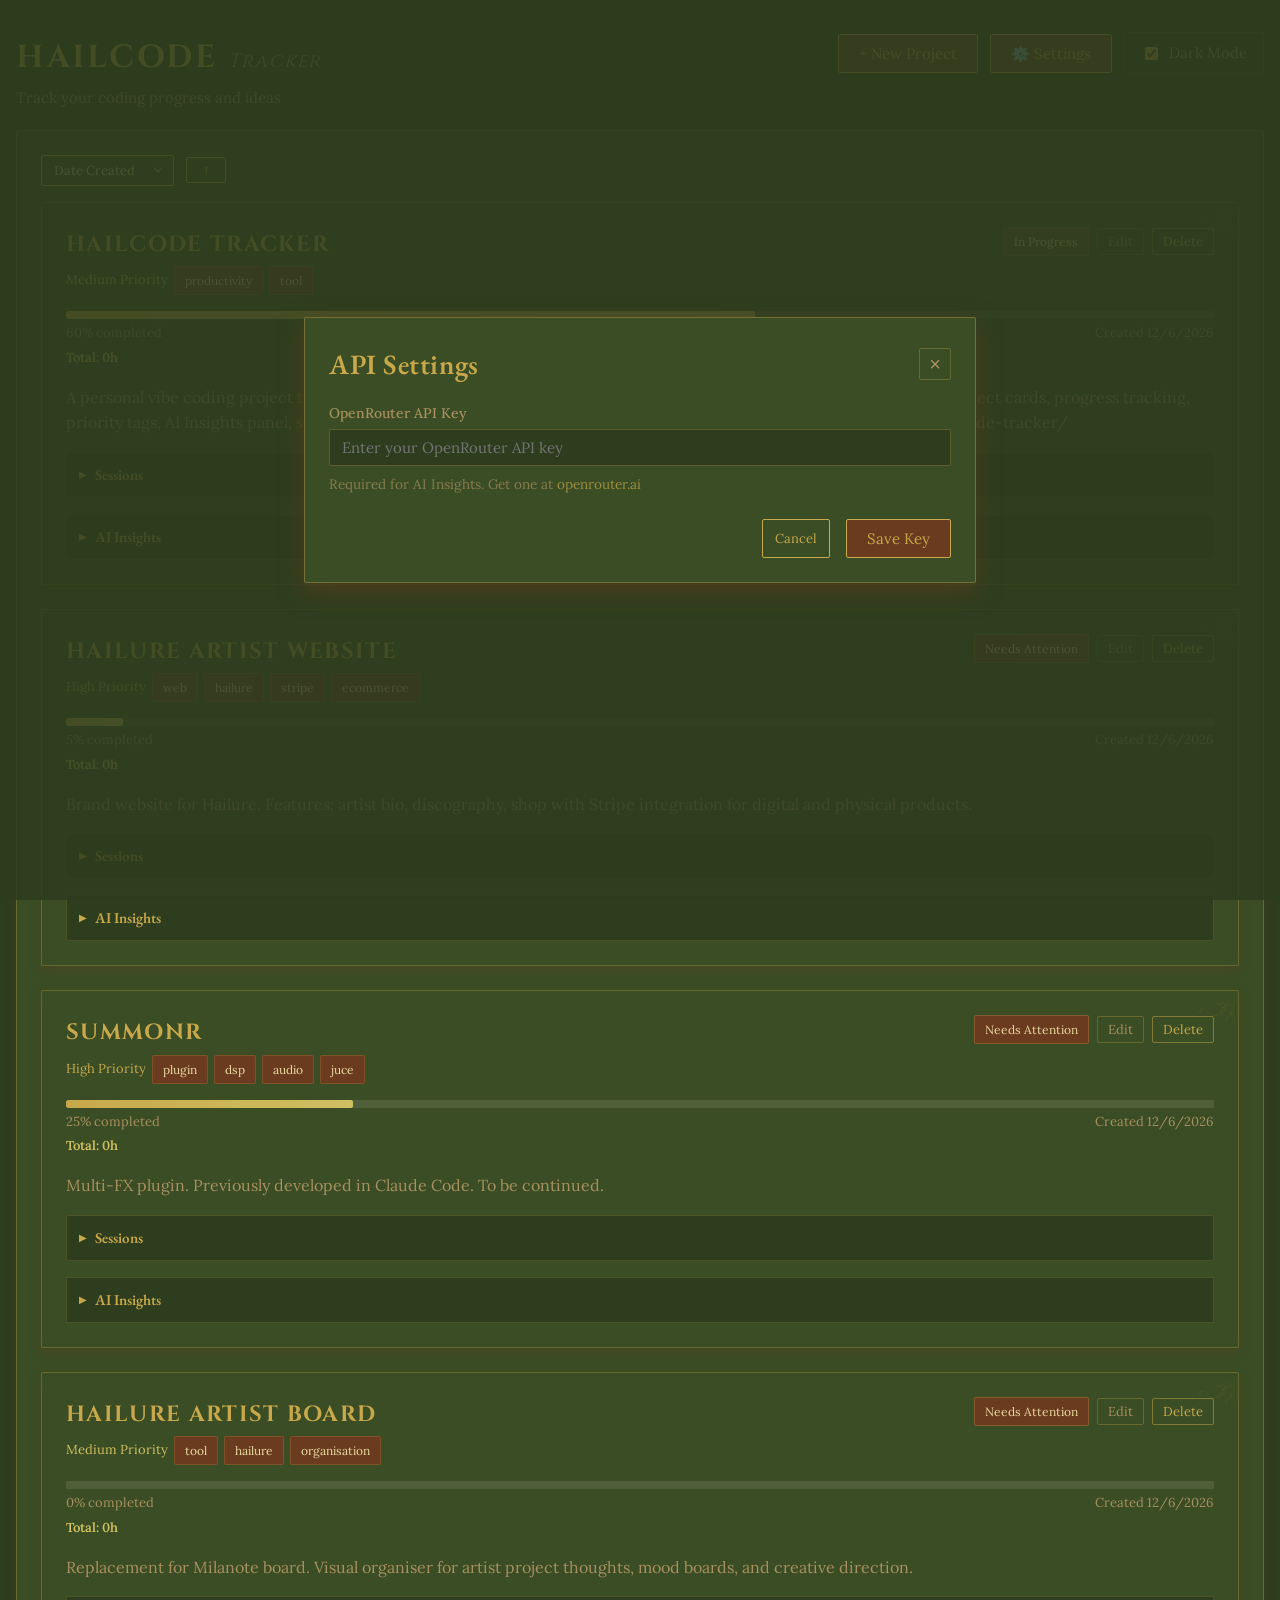
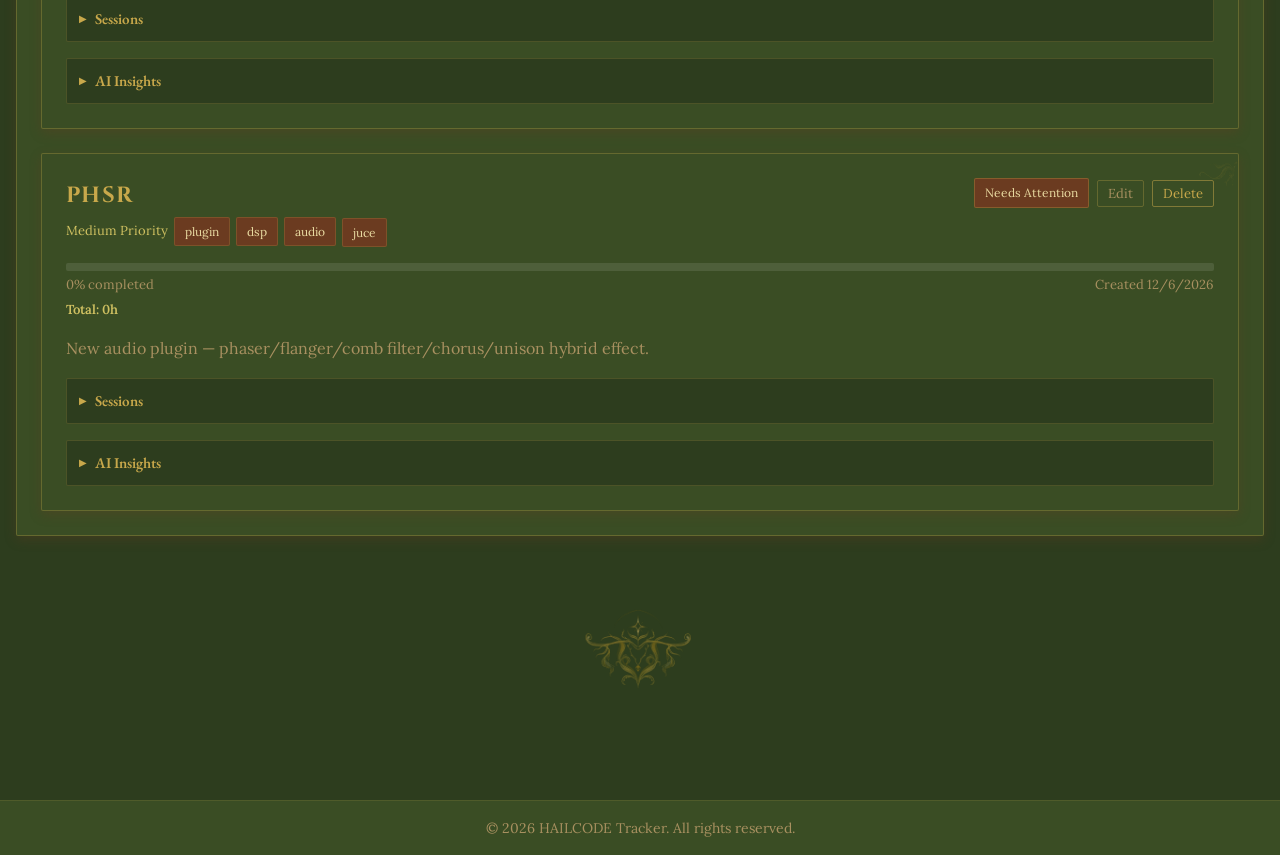
==== commit 4d04fff0: "Fix emblem spacing and settings button sizing - Add flex flex-col to main container for consistent v" ====
--- a/index.html
+++ b/index.html
@@ -10,7 +10,7 @@
     <link rel="stylesheet" href="style.css">
 </head>
 <body class="dark">
-    <div class="min-h-screen">
+    <div class="min-h-screen flex flex-col">
         <!-- Main Project Section -->
         <main class="max-w-7xl mx-auto px-4 py-8">
             <div class="header">
@@ -23,7 +23,7 @@
                         <button id="addProjectBtn" class="btn btn-primary">
                             + New Project
                         </button>
-                        <button id="settingsBtn" class="btn btn-sm">⚙️ Settings</button>
+                        <button id="settingsBtn" class="btn btn-primary">⚙️ Settings</button>
                         <label class="toggle-label">
                             <input type="checkbox" id="darkModeToggle" checked>
                             <span>Dark Mode</span>
@@ -149,7 +149,7 @@
             </div>
         </div>
 
-        <div class="footer-emblem">
+        <div class="footer-emblem mt-auto">
             <img src="assets/illustrations/flair4.png" alt="HAILCODE emblem">
         </div>
 
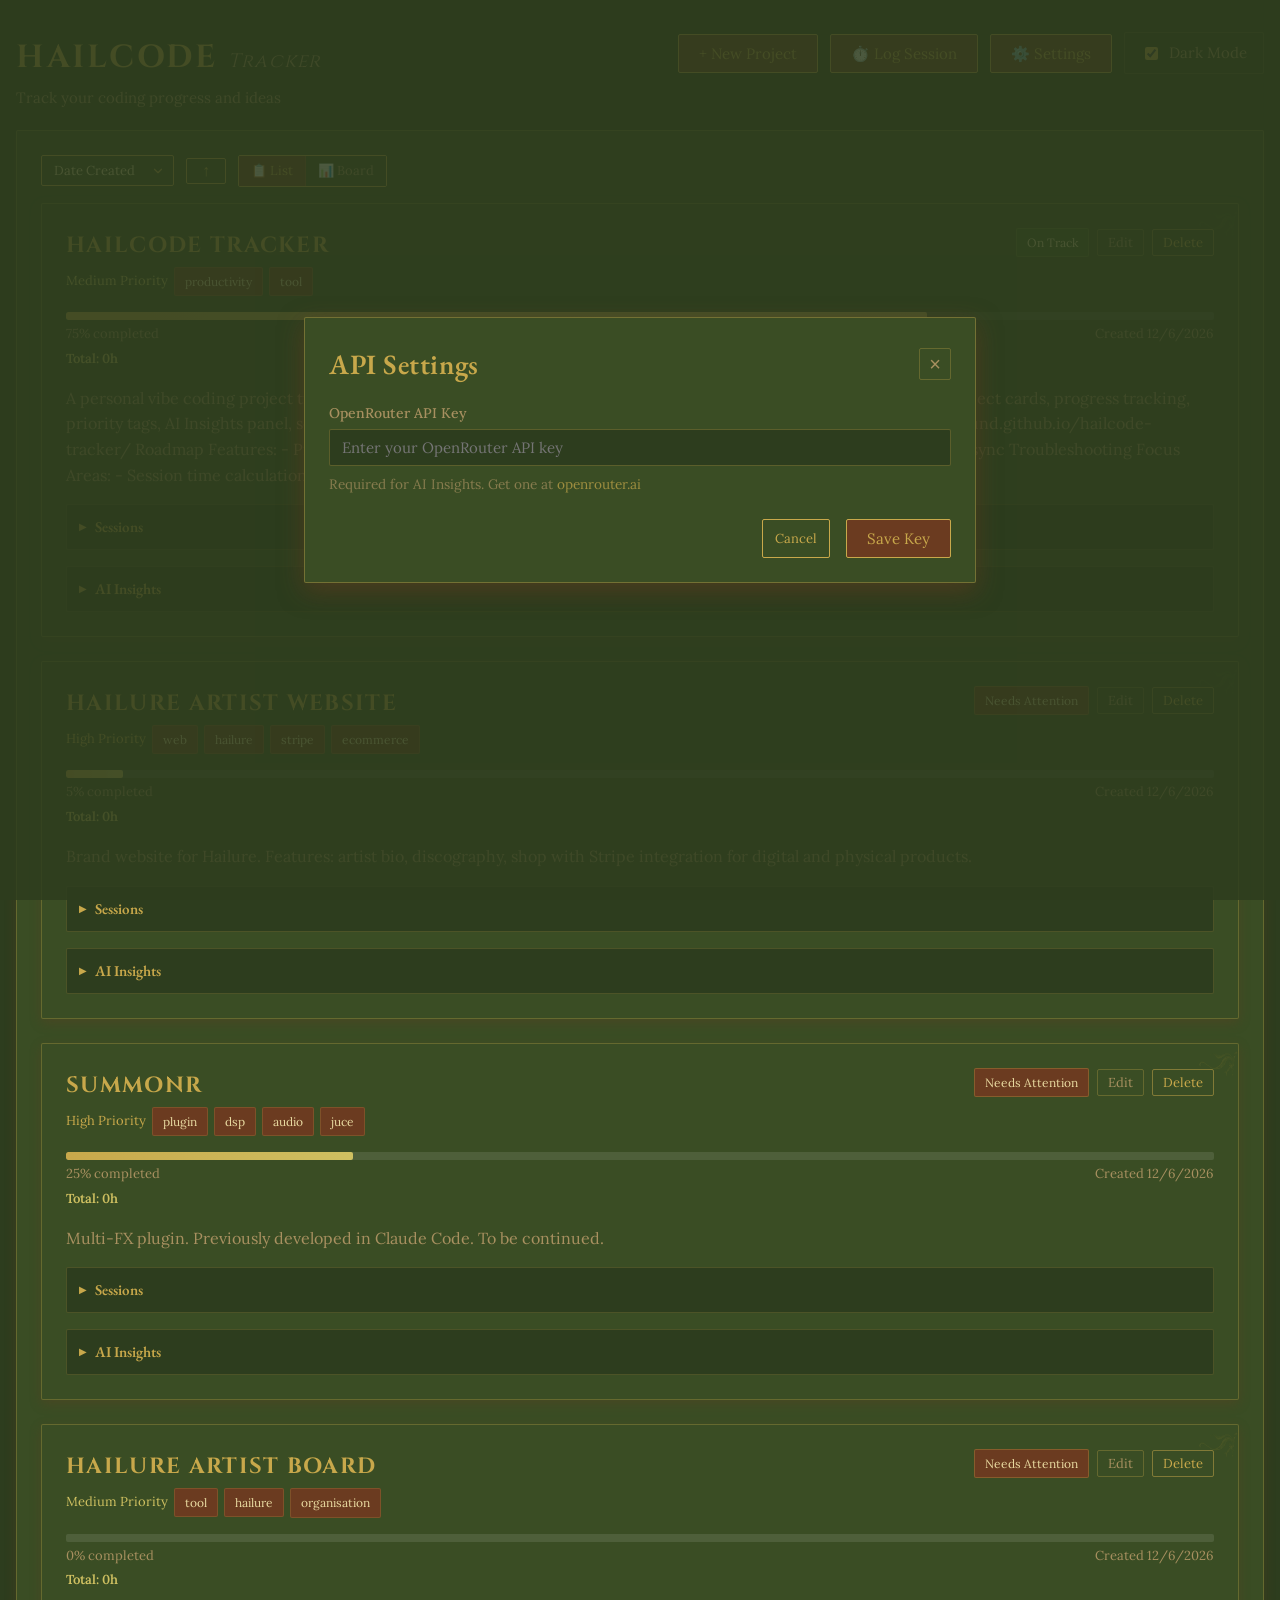
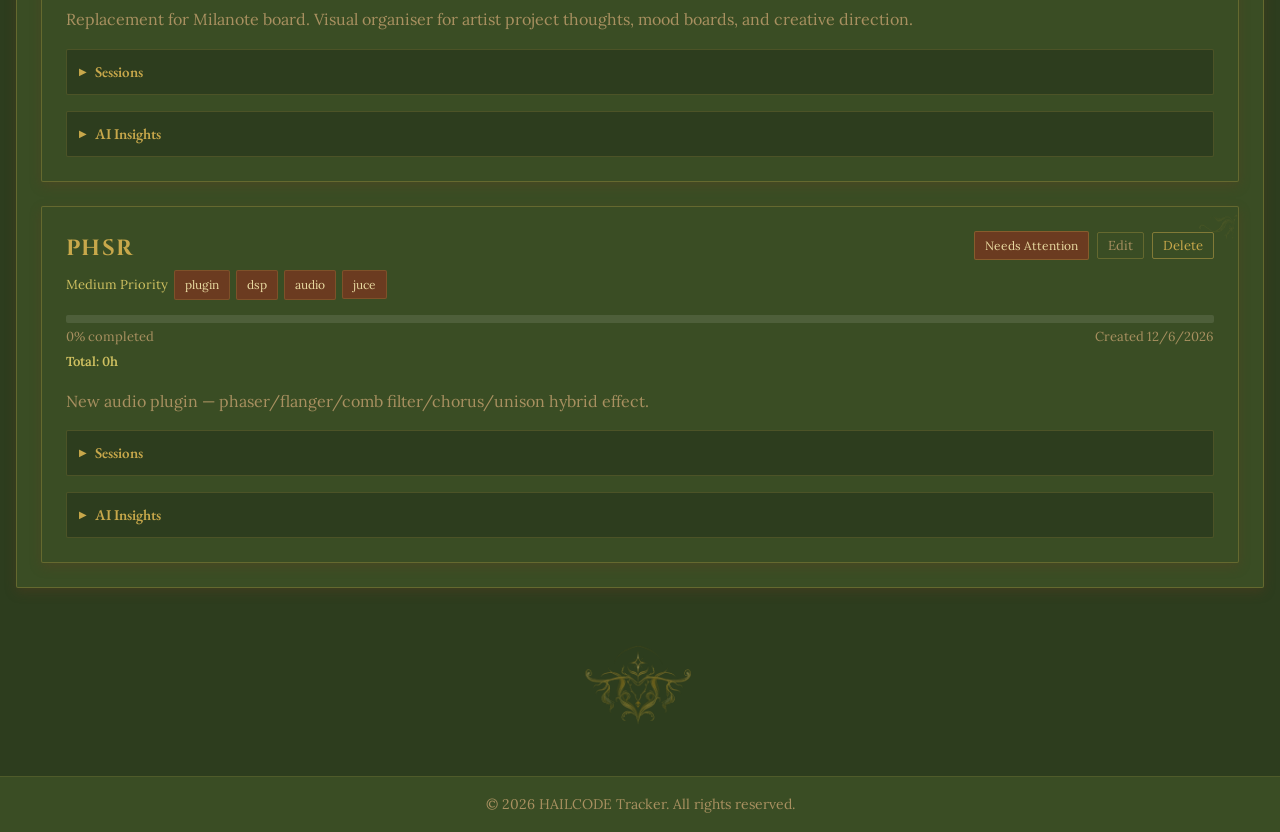
==== commit 540a3e46: "feat: implement kanban board view, dark mode persistence, and quick session logging" ====
--- a/index.html
+++ b/index.html
@@ -23,6 +23,7 @@
                         <button id="addProjectBtn" class="btn btn-primary">
                             + New Project
                         </button>
+                        <button id="quickSessionBtn" class="btn btn-primary">⏱️ Log Session</button>
                         <button id="settingsBtn" class="btn btn-primary">⚙️ Settings</button>
                         <label class="toggle-label">
                             <input type="checkbox" id="darkModeToggle" checked>
@@ -42,9 +43,45 @@
                         <option value="status">Status</option>
                     </select>
                     <button id="sortDirection" class="sort-toggle" aria-label="Toggle sort direction">↑</button>
+                    <div class="view-toggle">
+                        <button class="view-btn active" data-view="list">📋 List</button>
+                        <button class="view-btn" data-view="kanban">📊 Board</button>
+                    </div>
                 </div>
 
                 <div id="projectsList" class="projects-grid"></div>
+
+                <!-- Kanban Board -->
+                <div id="kanbanBoard" class="kanban-board hidden">
+                    <div class="kanban-column" data-status="backlog">
+                        <div class="kanban-column-header">
+                            <h3 class="kanban-column-title">📋 Backlog</h3>
+                            <span class="kanban-count" id="count-backlog">0</span>
+                        </div>
+                        <div class="kanban-column-body" id="column-backlog"></div>
+                    </div>
+                    <div class="kanban-column" data-status="in-progress">
+                        <div class="kanban-column-header">
+                            <h3 class="kanban-column-title">🔧 In Progress</h3>
+                            <span class="kanban-count" id="count-in-progress">0</span>
+                        </div>
+                        <div class="kanban-column-body" id="column-in-progress"></div>
+                    </div>
+                    <div class="kanban-column" data-status="review">
+                        <div class="kanban-column-header">
+                            <h3 class="kanban-column-title">👁️ Review</h3>
+                            <span class="kanban-count" id="count-review">0</span>
+                        </div>
+                        <div class="kanban-column-body" id="column-review"></div>
+                    </div>
+                    <div class="kanban-column" data-status="completed">
+                        <div class="kanban-column-header">
+                            <h3 class="kanban-column-title">✅ Completed</h3>
+                            <span class="kanban-count" id="count-completed">0</span>
+                        </div>
+                        <div class="kanban-column-body" id="column-completed"></div>
+                    </div>
+                </div>
             </div>
         </main>
 
--- a/style.css
+++ b/style.css
@@ -568,7 +568,7 @@
   display: flex;
   justify-content: center;
   align-items: center;
-  padding: 1.5rem 0 0.5rem;
+  padding: 0.5rem 0 0.25rem;
 }
 
 .footer-emblem img {
@@ -597,7 +597,7 @@
 
 /* --- Footer --- */
 .footer {
-  margin-top: 5rem;
+  margin-top: 1.5rem;
   background: var(--surface);
   border-top: 1px solid rgba(200, 168, 75, 0.15);
 }
@@ -913,6 +913,221 @@
   font-size: 0.8125rem;
   color: var(--text-secondary);
   font-style: italic;
+}
+
+/* --- View Toggle --- */
+.view-toggle {
+  display: flex;
+  gap: 0;
+  border: 1px solid var(--primary);
+  border-radius: 2px;
+  overflow: hidden;
+}
+
+.view-btn {
+  font-family: 'Lora', Georgia, serif;
+  font-size: 0.8125rem;
+  padding: 0.375rem 0.75rem;
+  background: var(--surface);
+  color: var(--text-secondary);
+  border: none;
+  cursor: pointer;
+  transition: all 0.2s;
+  line-height: 1.4;
+}
+
+.view-btn:not(:last-child) {
+  border-right: 1px solid rgba(200, 168, 75, 0.2);
+}
+
+.view-btn:hover {
+  background: var(--bg-dark);
+  color: var(--primary);
+}
+
+.view-btn.active {
+  background: var(--tertiary);
+  color: var(--primary);
+}
+
+/* --- Kanban Board --- */
+.kanban-board {
+  display: grid;
+  grid-template-columns: repeat(4, 1fr);
+  gap: 1rem;
+  min-height: 300px;
+}
+
+.kanban-column {
+  background: var(--bg-dark);
+  border: 1px solid rgba(200, 168, 75, 0.2);
+  border-radius: 2px;
+  display: flex;
+  flex-direction: column;
+  min-height: 200px;
+  transition: border-color 0.2s, box-shadow 0.2s;
+}
+
+.kanban-column.drag-over {
+  border-color: var(--primary);
+  box-shadow: inset 0 0 12px rgba(200, 168, 75, 0.15);
+}
+
+.kanban-column-header {
+  display: flex;
+  justify-content: space-between;
+  align-items: center;
+  padding: 0.75rem;
+  border-bottom: 1px solid rgba(200, 168, 75, 0.15);
+  flex-shrink: 0;
+}
+
+.kanban-column-title {
+  font-family: 'EB Garamond', Georgia, serif;
+  font-size: 0.9375rem;
+  font-weight: 600;
+  color: var(--primary);
+  margin: 0;
+}
+
+.kanban-count {
+  font-family: 'Cinzel', Georgia, serif;
+  font-size: 0.75rem;
+  color: var(--text-secondary);
+  background: var(--surface);
+  padding: 0.125rem 0.5rem;
+  border-radius: 2px;
+  border: 1px solid rgba(200, 168, 75, 0.15);
+}
+
+.kanban-column-body {
+  padding: 0.5rem;
+  flex: 1;
+  overflow-y: auto;
+  min-height: 100px;
+}
+
+/* --- Kanban Card --- */
+.kanban-card {
+  background: var(--surface);
+  border: 1px solid rgba(200, 168, 75, 0.2);
+  border-radius: 2px;
+  padding: 0.625rem;
+  margin-bottom: 0.5rem;
+  cursor: grab;
+  transition: all 0.2s;
+  position: relative;
+  user-select: none;
+}
+
+.kanban-card:last-child {
+  margin-bottom: 0;
+}
+
+.kanban-card:hover {
+  border-color: rgba(200, 168, 75, 0.5);
+  box-shadow: 0 0 8px rgba(207, 192, 97, 0.2);
+}
+
+.kanban-card.dragging {
+  opacity: 0.4;
+  transform: rotate(2deg);
+}
+
+.kanban-card-title {
+  font-family: 'EB Garamond', Georgia, serif;
+  font-size: 0.875rem;
+  font-weight: 600;
+  color: var(--primary);
+  margin: 0 0 0.25rem;
+  line-height: 1.3;
+}
+
+.kanban-card-meta {
+  display: flex;
+  flex-wrap: wrap;
+  gap: 0.25rem;
+  align-items: center;
+  margin-bottom: 0.25rem;
+}
+
+.kanban-card-priority {
+  font-size: 0.6875rem;
+  padding: 0.125rem 0.375rem;
+  border-radius: 2px;
+  border: 1px solid transparent;
+  line-height: 1.3;
+}
+
+.kanban-card-priority.low {
+  color: #a89060;
+  border-color: rgba(168, 144, 96, 0.3);
+}
+
+.kanban-card-priority.medium {
+  color: var(--secondary);
+  border-color: rgba(207, 192, 97, 0.3);
+}
+
+.kanban-card-priority.high {
+  color: var(--primary);
+  border-color: rgba(200, 168, 75, 0.3);
+}
+
+.kanban-card-progress {
+  font-size: 0.6875rem;
+  color: var(--text-secondary);
+}
+
+.kanban-card-progress-bar {
+  height: 4px;
+  background: rgba(255, 255, 255, 0.08);
+  border-radius: 2px;
+  overflow: hidden;
+  margin-top: 0.25rem;
+}
+
+.kanban-card-progress-fill {
+  height: 100%;
+  border-radius: 2px;
+  background: linear-gradient(90deg, var(--primary), var(--secondary));
+  transition: width 0.3s;
+}
+
+.kanban-card-deadline {
+  font-size: 0.6875rem;
+  margin-top: 0.25rem;
+  color: var(--text-secondary);
+}
+
+.kanban-card-deadline.overdue {
+  color: #e8a060;
+}
+
+.kanban-card-deadline.soon {
+  color: var(--secondary);
+}
+
+/* --- Kanban Empty State --- */
+.kanban-empty {
+  font-size: 0.8125rem;
+  color: var(--text-secondary);
+  font-style: italic;
+  text-align: center;
+  padding: 1rem;
+}
+
+/* --- Kanban Responsive --- */
+@media (max-width: 1024px) {
+  .kanban-board {
+    grid-template-columns: repeat(2, 1fr);
+  }
+}
+
+@media (max-width: 640px) {
+  .kanban-board {
+    grid-template-columns: 1fr;
+  }
 }
 
 /* === Responsive === */
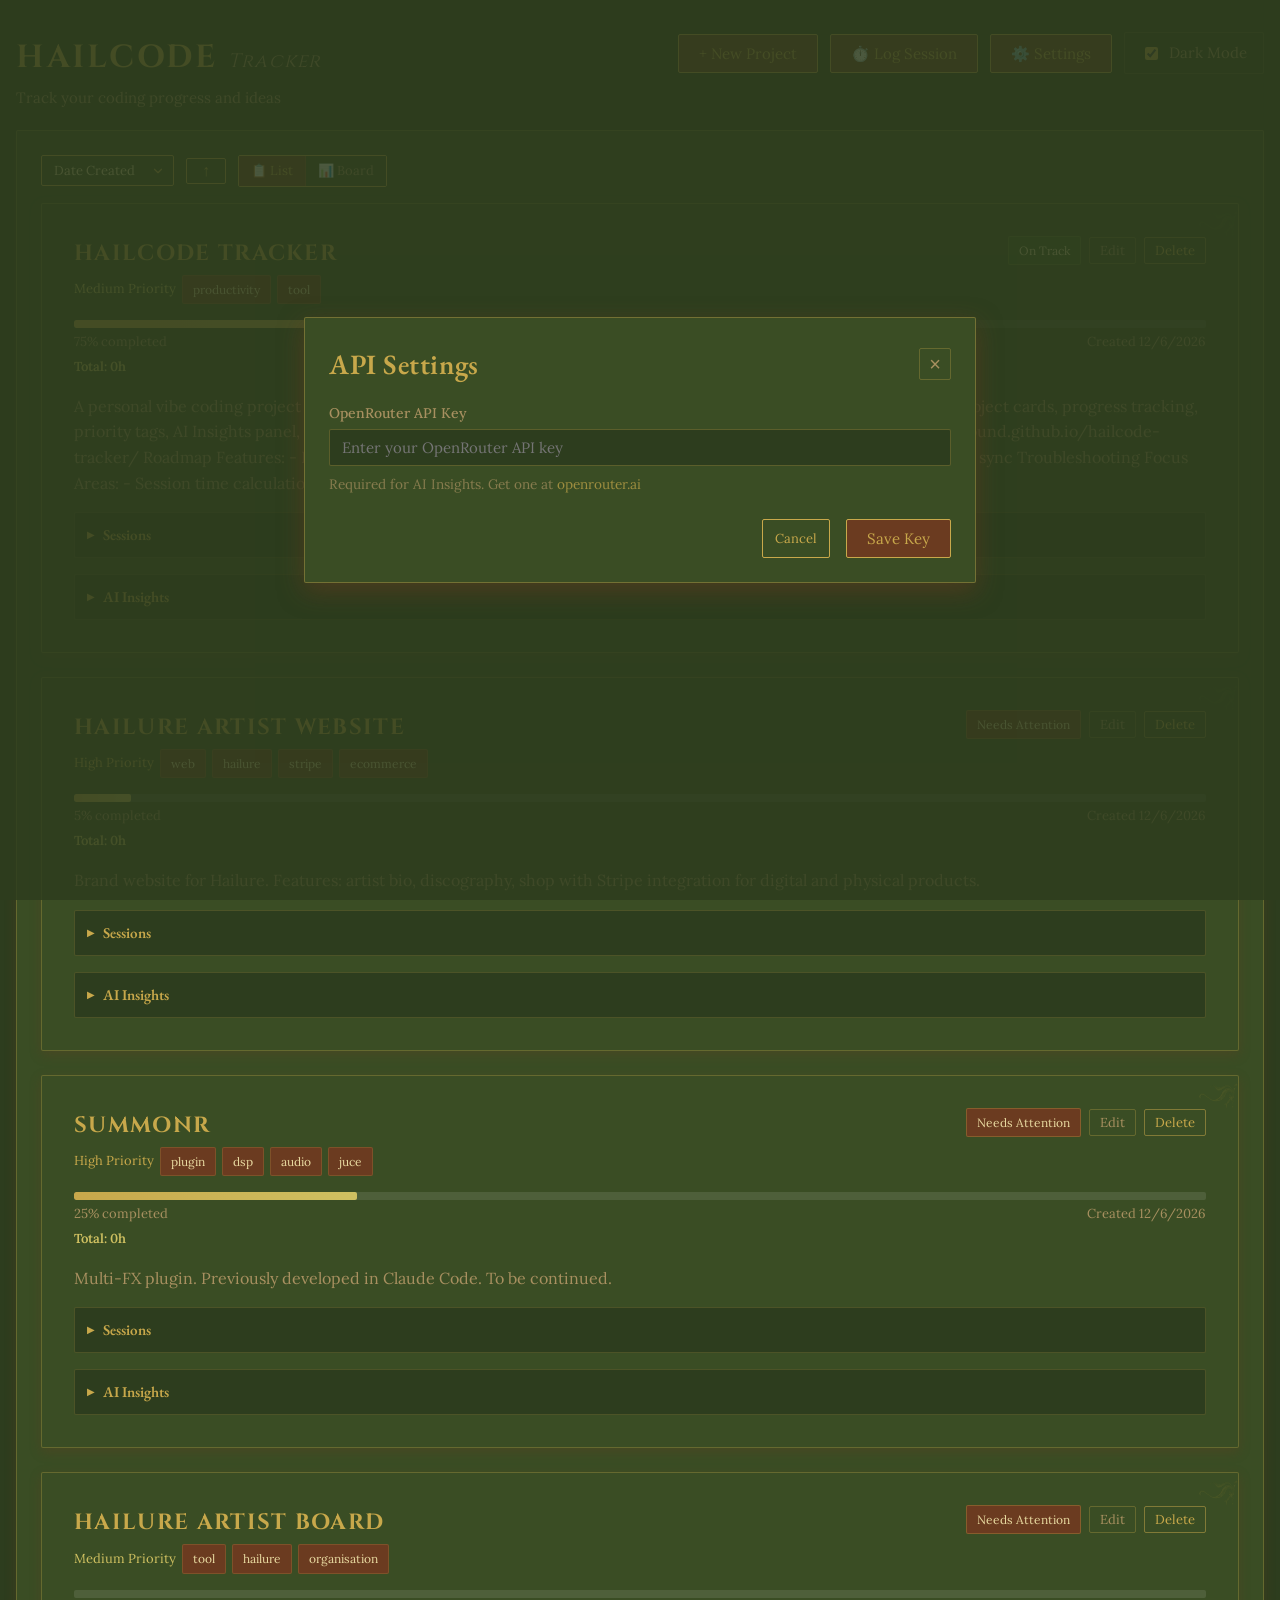
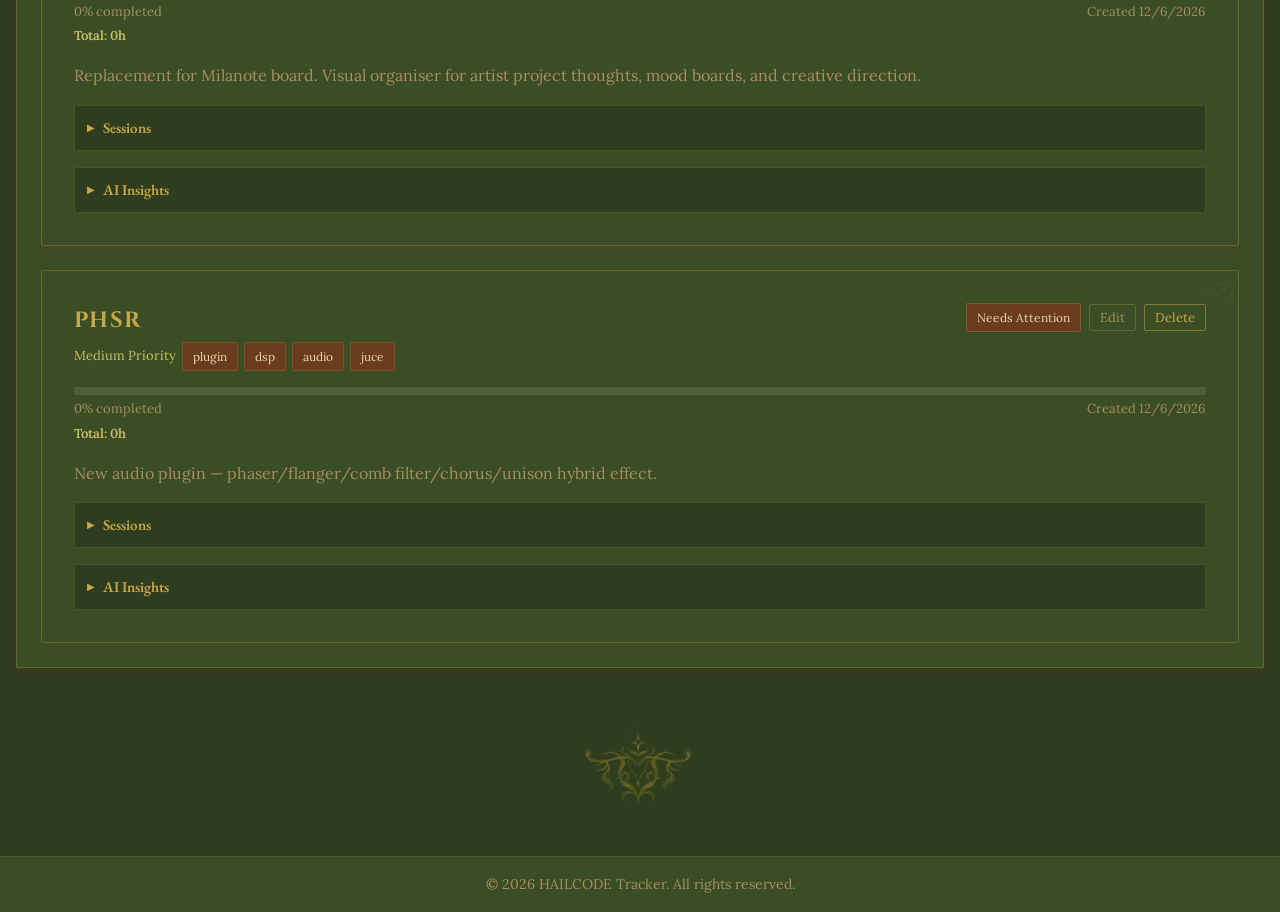
==== commit 4e1f4699: "feat: implement target deadline countdown logic and real-time status text wrappers" ====
--- a/index.html
+++ b/index.html
@@ -116,7 +116,7 @@
                             </select>
                         </div>
                         <div class="form-group">
-                            <label for="projectDueDate">Due Date</label>
+                            <label for="projectDueDate">Target Deadline</label>
                             <input type="date" id="projectDueDate" class="form-control">
                         </div>
                         <div class="form-group">
--- a/style.css
+++ b/style.css
@@ -236,13 +236,13 @@
   background: var(--surface);
   border: 1px solid rgba(200, 168, 75, 0.3);
   border-radius: 2px;
-  padding: 1.5rem;
+  padding: 2rem;
   box-shadow: 0 4px 12px rgba(107, 59, 32, 0.3);
   transition: all 0.3s ease;
 }
 
 .project-card:hover {
-  transform: translateY(-4px);
+  transform: translateY(-4px) scale(1.01);
   box-shadow: 0 0 10px rgba(207, 192, 97, 0.4), 0 8px 20px rgba(107, 59, 32, 0.4);
   border-color: rgba(200, 168, 75, 0.6);
 }
@@ -958,10 +958,16 @@
   min-height: 300px;
 }
 
+/* Dark mode kanban column background */
+body.dark .kanban-column {
+  background: #2a381a;
+}
+
 .kanban-column {
-  background: var(--bg-dark);
+  background: #f2ebd9;
   border: 1px solid rgba(200, 168, 75, 0.2);
-  border-radius: 2px;
+  border-radius: 12px;
+  padding: 1rem;
   display: flex;
   flex-direction: column;
   min-height: 200px;
@@ -1001,7 +1007,7 @@
 }
 
 .kanban-column-body {
-  padding: 0.5rem;
+  padding: 0.75rem 0.25rem;
   flex: 1;
   overflow-y: auto;
   min-height: 100px;
@@ -1012,10 +1018,10 @@
   background: var(--surface);
   border: 1px solid rgba(200, 168, 75, 0.2);
   border-radius: 2px;
-  padding: 0.625rem;
+  padding: 0.75rem;
   margin-bottom: 0.5rem;
   cursor: grab;
-  transition: all 0.2s;
+  transition: all 0.2s ease;
   position: relative;
   user-select: none;
 }
@@ -1026,7 +1032,8 @@
 
 .kanban-card:hover {
   border-color: rgba(200, 168, 75, 0.5);
-  box-shadow: 0 0 8px rgba(207, 192, 97, 0.2);
+  box-shadow: 0 4px 12px rgba(107, 59, 32, 0.3);
+  transform: translateY(-2px);
 }
 
 .kanban-card.dragging {
